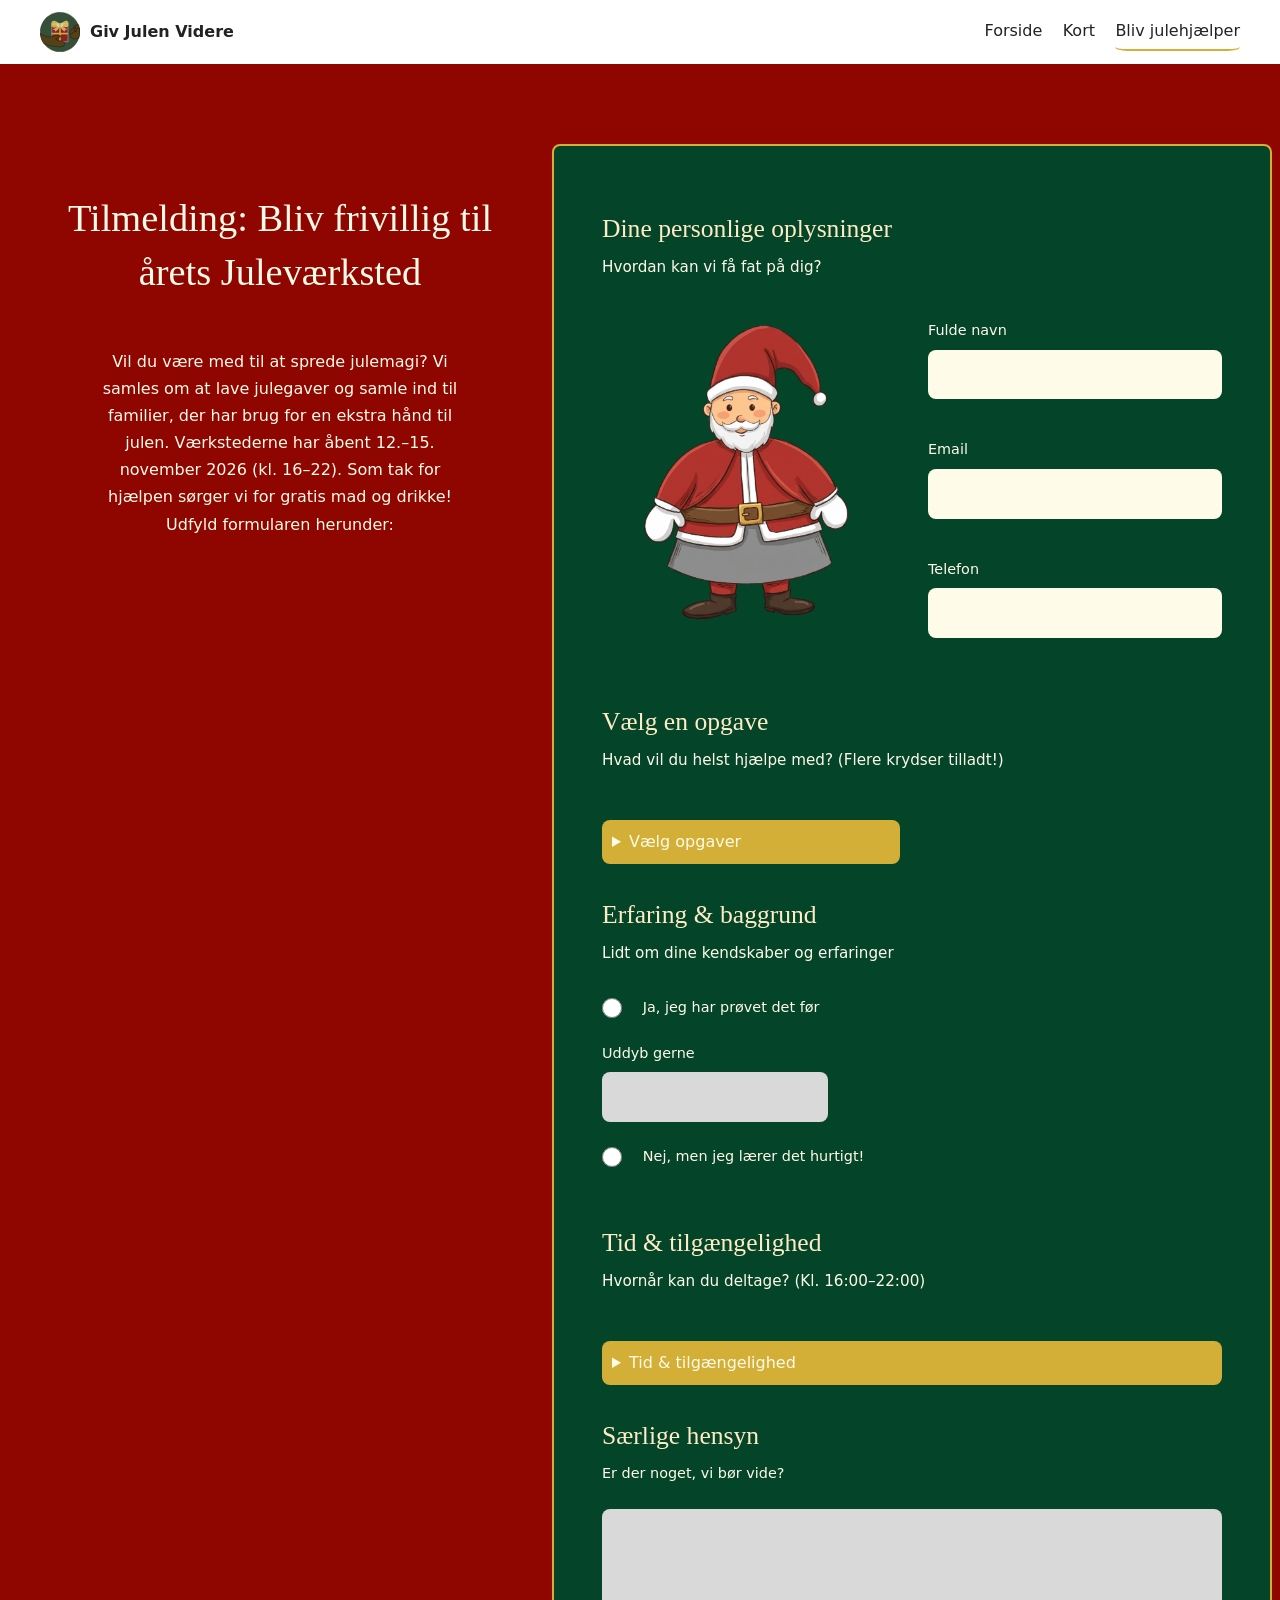
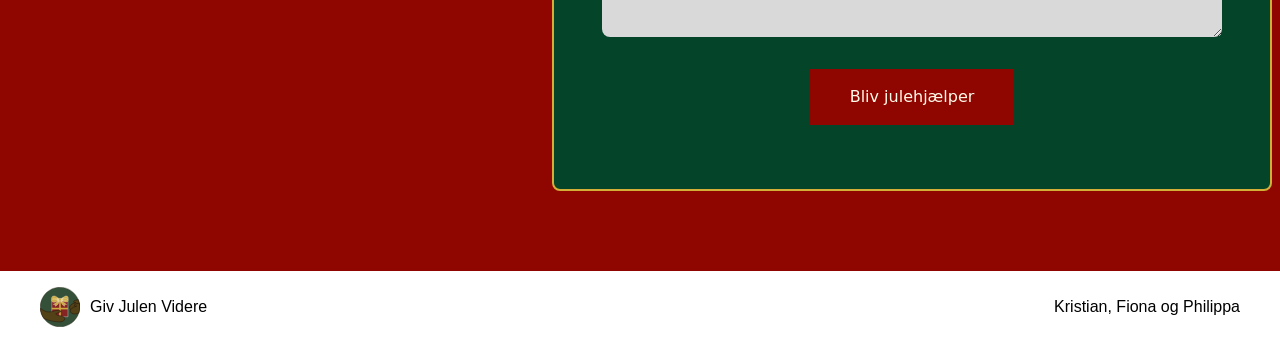
==== form.html @ 00ebb39f "Første version af Giv Julen Videre" ====
<!doctype html>
<html lang="da">
  <head>
    <meta charset="UTF-8" />
    <meta name="viewport" content="width=device-width, initial-scale=1.0" />
    <title>Formular | Eventnavn</title>
    <link rel="stylesheet" href="./starter.css" />
    <link rel="stylesheet" href="./fiona-style.css" />
  </head>

  <body>
    <header class="site-header">
      <div class="header-content">
        <div class="logo-wrapper">
          <img class="logo" src="./assets/logo.svg" alt="Logo" />
          <a class="site-logo" href="./">Giv Julen Videre</a>
        </div>

        <nav class="site-nav" aria-label="Hovedmenu">
          <button type="button" popovertarget="menu">Menu</button>

          <ul class="menu" id="menu" popover>
            <li><a class="menu-item" href="./">Forside</a></li>
            <li><a class="menu-item" href="./svg.html">Kort</a></li>
            <li><a class="menu-item" href="./form.html" aria-current="page"> Bliv julehjælper </a></li>
          </ul>
        </nav>
      </div>
    </header>

    <main>
      <section class="form-page">
        <header class="form-intro">
          <h1>Tilmelding: Bliv frivillig til årets Juleværksted</h1>

          <p>
            Vil du være med til at sprede julemagi? Vi samles om at lave julegaver og samle ind til familier, der har brug for en ekstra hånd til julen. Værkstederne har åbent 12.–15. november 2026 (kl. 16–22). Som tak for hjælpen sørger vi for
            gratis mad og drikke! Udfyld formularen herunder:
          </p>
        </header>

        <form class="form-placeholder" action="./opsamling.html" method="get">
          <!-- PERSONLIGE OPLYSNINGER -->
          <fieldset>
            <legend class="overskrift-form">Dine personlige oplysninger</legend>

            <p class="underoverskrift-form">Hvordan kan vi få fat på dig?</p>

            <div class="personlige-oplysninger-grid">
              <img src="assets/julemand.png" alt="Julemand" class="julemand" />

              <div class="kontaktfelter">
                <div>
                  <label for="fulde-navn">Fulde navn</label>
                  <input type="text" id="fulde-navn" name="navn" autocomplete="name" required />
                </div>

                <div>
                  <label for="field-email">Email</label>
                  <input type="email" id="field-email" name="email" autocomplete="email" required />
                </div>

                <div>
                  <label for="field-phone">Telefon</label>
                  <input type="tel" id="field-phone" name="telefon" autocomplete="tel" required />
                </div>
              </div>
            </div>
          </fieldset>

          <!-- OPGAVER -->
          <fieldset>
            <legend class="overskrift-form">Vælg en opgave</legend>

            <p class="underoverskrift-form">Hvad vil du helst hjælpe med? (Flere krydser tilladt!)</p>
            <details class="checkbox-dropdown">
              <summary>Vælg opgaver</summary>

              <label for="field-opgave-1">
                <input type="checkbox" id="field-opgave-1" name="opgave" value="male-keramik" />
                Male keramik
              </label>

              <label for="field-opgave-2">
                <input type="checkbox" id="field-opgave-2" name="opgave" value="linoleumstryk" />
                Linoleumstryk
              </label>

              <label for="field-opgave-3">
                <input type="checkbox" id="field-opgave-3" name="opgave" value="julemand" />
                Julemand
              </label>

              <label for="field-opgave-4">
                <input type="checkbox" id="field-opgave-4" name="opgave" value="lave-smykker" />
                Lave smykker
              </label>

              <label for="field-opgave-5">
                <input type="checkbox" id="field-opgave-5" name="opgave" value="madboder" />
                Madboder
              </label>

              <label for="field-opgave-6">
                <input type="checkbox" id="field-opgave-6" name="opgave" value="lave-julekranse" />
                Lave julekranse
              </label>

              <label for="field-opgave-7">
                <input type="checkbox" id="field-opgave-7" name="opgave" value="klippe-klistre" />
                Klippe-klistre
              </label>

              <label for="field-opgave-8">
                <input type="checkbox" id="field-opgave-8" name="opgave" value="hvor-der-er-brug-for-det" />
                Hvor der er mest brug for det!
              </label>
            </details>
          </fieldset>

          <!-- ERFARING -->
          <fieldset>
            <legend class="overskrift-form">Erfaring & baggrund</legend>

            <p class="underoverskrift-form">Lidt om dine kendskaber og erfaringer</p>

            <label for="field-kendskaber-1">
              <input type="radio" id="field-kendskaber-1" name="kendskaber" value="ja" />
              Ja, jeg har prøvet det før
            </label>

            <div>
              <label for="field-uddyb">Uddyb gerne</label>
              <input type="text" id="field-uddyb" name="uddyb" />
            </div>

            <label for="field-kendskaber-2">
              <input type="radio" id="field-kendskaber-2" name="kendskaber" value="nej" />
              Nej, men jeg lærer det hurtigt!
            </label>
          </fieldset>

          <!-- TID OG TILGÆNGELIGHED -->
          <fieldset>
            <legend class="overskrift-form">Tid & tilgængelighed</legend>

            <p class="underoverskrift-form">Hvornår kan du deltage? (Kl. 16:00–22:00)</p>
            <details class="checkbox-dropdown">
              <summary>Tid & tilgængelighed</summary>

              <label for="field-tidspunkt-1">
                <input type="checkbox" id="field-tidspunkt-1" name="tidspunkt" value="torsdag-12" />
                Tors. d. 12. nov.
              </label>

              <label for="field-tidspunkt-2">
                <input type="checkbox" id="field-tidspunkt-2" name="tidspunkt" value="fredag-13" />
                Fre. d. 13. nov.
              </label>

              <label for="field-tidspunkt-3">
                <input type="checkbox" id="field-tidspunkt-3" name="tidspunkt" value="lordag-14" />
                Lør. d. 14. nov.
              </label>

              <label for="field-tidspunkt-4">
                <input type="checkbox" id="field-tidspunkt-4" name="tidspunkt" value="sondag-15" />
                Søn. d. 15. nov.
              </label>

              <label for="field-tidspunkt-5">
                <input type="checkbox" id="field-tidspunkt-5" name="tidspunkt" value="alle-dage" />
                Alle dage!
              </label>
            </details>
          </fieldset>

          <!-- SÆRLIGE HENSYN -->
          <fieldset>
            <legend class="overskrift-form">Særlige hensyn</legend>

            <label for="field-saerlige-hensyn"> Er der noget, vi bør vide? </label>

            <textarea id="field-saerlige-hensyn" name="saerlige-hensyn" rows="4"></textarea>
          </fieldset>

          <!-- SEND FORMULAR -->
          <button type="submit">Bliv julehjælper</button>
        </form>
      </section>
    </main>

    <footer class="site-footer">
      <div class="footer-content">
        <div class="logo-wrapper">
          <img class="logo" src="assets/logo.svg" alt="Logo" />
          <p>Giv Julen Videre</p>
        </div>
        <div class="footer-wrapper"><p>Kristian, Fiona og Philippa</p></div>
      </div>
    </footer>

    <script src="./fiona-script.js"></script>
  </body>
</html>
---- starter.css ----
*,
::before,
::after {
  box-sizing: border-box;
  margin: 0;
  padding: 0;
}

html {
  interpolate-size: allow-keywords;
  font-family: system-ui, sans-serif;
  line-height: 1.5;
  -webkit-font-smoothing: antialiased;
}

h1,
h2 {
  line-height: 1.25;
}

p,
li {
  text-wrap: pretty;
}

img,
svg {
  display: block;
  width: 100%;
  height: auto;
}

label {
  display: block;
}

input,
button,
textarea,
select {
  font: inherit;
  color: inherit;
  background-color: transparent;
  font-size: max(1em, 16px);
  padding: 0;
  margin: 0;
}

input:where([type="checkbox"], [type="radio"]) {
  width: 1em;
  height: 1em;
}

textarea {
  resize: none;
  min-height: 4lh;
}

legend {
  padding: 0;
}

select,
::picker(select) {
  appearance: base-select;
}

[popover] {
  margin: 0;
  padding: 0;
  border: none;
  background: transparent;
}

dialog {
  overscroll-behavior: none;

  &::backdrop {
    overflow: hidden;
    overscroll-behavior: contain;
  }
}

.visually-hidden {
  position: absolute;
  width: 1px;
  height: 1px;
  overflow: hidden;
  white-space: nowrap;
  clip-path: inset(100%);
}

/* Fælles design: Header */

.logo-wrapper {
  display: flex;
  align-items: center;
  gap: 10px;
}

.logo-wrapper .logo {
  width: 40px;
  height: 40px;
  object-fit: contain;
}

.logo-wrapper .site-logo {
  font-weight: 700;
  text-decoration: none;
  white-space: nowrap;
}
.site-header,
.site-footer {
  grid-column: 1 / -1;

  display: grid;
  grid-template-columns: inherit;
  background: var(--color-surface);
}

.header-content,
.footer-content {
  grid-column: 2;
}
.header-content {
  min-height: 4rem;
  display: flex;
  justify-content: space-between;
  align-items: center;
  gap: var(--space-1);
}
.site-logo {
  color: inherit;
  font-weight: 700;
  text-decoration: none;
}

.footer-content {
  padding-block: var(--space-1);
  display: flex;
  flex-wrap: wrap;
  justify-content: space-between;
  gap: var(--space-1);
  color: var(--color-muted);
  max-width: 1200px;
  width: 100%;
  margin-inline: auto;
}
.footer-content p {
  font-family: "Inter", sans-serif;
  font-size: 1rem;
  font-weight: 400;
  color: #222;
  margin: 0;
}
.footer-wrapper {
  display: flex;
  align-items: center;
}

.footer-content p {
  color: black;
}
.site-nav button {
  background: #044529;
  color: white;
  padding: 5px;
  border-radius: 10%;
  cursor: pointer;
  position: relative;
}
.menu:popover-open {
  transition-duration: 0.1s;
}
.menu-item {
  text-decoration: none;
  display: grid;
  padding: 2px;
  border-radius: 10%;
  color: white;
}

.menu-item:hover {
  background: #044529;
  color: white;
  padding: 5px;
  border: solid #d4af37;
}
.menu {
  margin: 0;
  padding: var(--space-1);
  list-style: none;
  /* background: var(--color-surface); */
  border: 1px solid var(--color-border);
  gap: 10px;
  box-shadow: 1px;
  border-radius: 10%;
  background: #ffecc5;
  position-area: bottom span-left;
  min-width: anchor-size(1px);
  transform-origin: top right;
  transition-duration: 0s;
  /* @media (width > 600px) {
    display: flex;
    gap: var(--space-1);
    padding: 0;
    border: none;
    background: none;
    position: static;
  } */
}
@media (width > 600px) {
  .site-nav button {
    display: none;
  }
  .menu {
    all: unset;
    display: flex;
    gap: 2ch;
    list-style: none;
    /* Nulstil først, og byg derefter den vandrette liste */
  }
  .menu-item {
    padding: 0px;
    color: black;
  }
}
.menu a {
  display: block;
  padding: 0.4rem 0;
  color: inherit;
  text-decoration: none;
  border-bottom: 2px solid #0000;
}
.menu a[aria-current="page"] {
  border-bottom-color: #d4af37;
  /* border-bottom-color: var(--color-border); */
}
---- fiona-style.css ----
/* Variabler */
html {
  --color-page: #8f0500;
  --color-surface: #fff;
  --color-text: #222;
  --color-muted: #666;
  --color-border: #8f0500;
  --space-05: 0.5rem;
  --space-1: 1rem;
  --space-2: 2rem;
  --space-3: 3rem;

  background: var(--color-page);
  color: var(--color-text);
}

/* Globalt layout */
body {
  margin: 0;
  min-height: 100svh;
  display: grid;
  grid-template-rows: auto 1fr auto;
  grid-template-columns: minmax(1rem, 1fr) minmax(0, 75rem) minmax(1rem, 1fr);
  background-color: #8f0500;
}

h1,
h2,
h3 {
  margin: 0;
  padding: 10px;
}

main {
  display: grid;
  grid-template-columns: inherit;
  grid-column: 1 / -1;
  align-content: start;
}

main > * {
  grid-column: 2;
  padding-block: var(--space-3);
}

.svg-page {
  display: grid;
  gap: var(--space-2);
}

.svg-intro {
  display: grid;
  gap: var(--space-1);
  max-width: 60ch;
}

.svg-intro p {
  color: var(--color-muted);
}

.svg-layout {
  display: grid;
  gap: var(--space-2);
  align-items: start;
  @media (width > 800px) {
    grid-template-columns: 1fr min(40%, 36ch);
  }
}

.form-page {
  display: grid;
  gap: var(--space-2);
  @media (width > 600px) {
    grid-template-columns: min(40%, 50ch) 1fr;
  }
}

.form-intro {
  display: grid;
  gap: var(--space-1);
  align-content: start;
  max-width: 60ch;
}

.form-intro p {
  color: var(--color-muted);
}

.error-page {
  display: grid;
  gap: var(--space-1);
  max-width: 60ch;
}

.error-page p {
  color: var(--color-muted);
}

/* Header og footer */

/* Navigation */

/* Flader */
.panel,
.svg-placeholder,
.form-placeholder,
.opsamling-placeholder {
  background: #044529;
  border: 3px solid #d4af37;
}

.panel {
  padding: var(--space-1);
  display: grid;
  gap: var(--space-1);
}

.svg-placeholder,
.opsamling-placeholder {
  min-height: -webkit-fill-available;
  min-height: stretch;
}

.form-placeholder {
  min-height: -webkit-fill-available;
  min-height: stretch;
  padding: var(--space-1);
}

/* Details */
.accordion {
  display: grid;
  gap: var(--space-05);
}

.accordion-item {
  border: 1px solid var(--color-border);
  background: var(--color-surface);
}

.accordion-item p {
  padding: 0 var(--space-1) var(--space-1);
  color: var(--color-muted);
}

/* Knap/link */
.button {
  justify-self: start;
  display: inline-block;
  padding: 0.5rem 0.8rem;
  border: 1px solid var(--color-border);
  background: #ffecc5;
  color: inherit;
  text-decoration: none;
}

/* HERUNDER ER MIN EGEN CSS-TILFØJELSER */
.samletinfo {
  display: grid;
  grid-template-columns: 1fr 1fr;
  gap: 20px;
}
.læsmere {
  background-color: #fffbe9;
}

.hero-container {
  grid-column: 1 / -1;
  display: grid;
  width: 100%;
  min-height: 100%;
  position: relative;
  overflow: hidden;
}

.baggrunds-postkort {
  grid-column: 1;
  grid-row: 1;
  width: 100%;
  height: 100%;
  object-fit: cover;
  z-index: 1;
}

.indhold-ovenpaa {
  grid-column: 1;
  grid-row: 1;
  z-index: 2;

  display: grid;
  place-items: center;
  gap: 2rem;
  padding: 2rem;
  text-align: center;
  color: #fff;
}

.indhold-ovenpaa h1 {
  max-width: 800px;
  text-shadow: rgba(0, 0, 0, 0.6);
}

.indhold-ovenpaa img {
  max-width: 100%;
  height: auto;
  border-radius: 8px;
  box-shadow: 0 1rem 2rem rgba(0, 0, 0, 0.3);
}

/* =====================================
   JULEVÆRKSTED - FORMULAR
===================================== */

/* FARVER */
html {
  --color-page: #8f0500;
  --color-groen: #044529;
  --color-creme: #fffbe9;
  --color-lys-creme: #ffecc5;
  --color-guld: #d4af37;
  --color-brun: #562400;
}

/* FORMULARENS LAYOUT */
.form-page {
  display: grid;
  grid-template-columns: 40% 60%;
  gap: 2rem;
  align-items: start;
  padding-block: 5rem;
}

/* VENSTRE SIDE */
.form-intro {
  display: flex;
  flex-direction: column;
  align-items: center;
  text-align: center;
  padding: 3rem 1rem;
  color: var(--color-creme);
}

.form-intro h1 {
  font-family: cursive;
  font-size: clamp(2rem, 3vw, 3.5rem);
  font-weight: normal;
  line-height: 1.4;
  padding: 0;
  margin-bottom: 2rem;
}

.form-intro p {
  color: var(--color-creme);
  font-size: 1rem;
  line-height: 1.7;
  padding: 0;
  max-width: 38ch;
}

/* GRØN FORMULAR */
.form-placeholder {
  background-color: var(--color-groen);
  border: 2px solid var(--color-guld);
  border-radius: 8px;
  padding: 4rem 3rem;
  color: var(--color-creme);
  min-height: auto;
  box-sizing: border-box;
}

/* FELTGRUPPER */
.form-placeholder fieldset {
  border: none;
  padding: 0;
  margin: 0 0 2rem;
  min-width: 0;
}

/* OVERSKRIFTER */
.form-placeholder .overskrift-form {
  font-family: cursive;
  font-size: 1.6rem;
  font-weight: normal;
  color: var(--color-lys-creme);
  padding: 0;
  margin-bottom: 0.5rem;
}

/* UNDEROVERSKRIFTER */
.form-placeholder .underoverskrift-form {
  font-size: 0.95rem;
  color: var(--color-creme);
  padding: 0;
  margin-bottom: 2rem;
  line-height: 1.5;
}

/* LABELS */
.form-placeholder label {
  color: var(--color-creme);
  font-size: 0.9rem;
}

/* TEKSTFELTER */
.form-placeholder input[type="text"],
.form-placeholder input[type="email"],
.form-placeholder input[type="tel"] {
  display: block;
  width: 100%;
  box-sizing: border-box;
  background-color: var(--color-creme);
  border: none;
  border-radius: 8px;
  padding: 0.8rem;
  margin-top: 0.5rem;
  margin-bottom: 1.5rem;
  color: var(--color-brun);
}

/* CHECKBOXE */
.form-placeholder input[type="checkbox"] {
  width: 20px;
  height: 20px;
  accent-color: var(--color-guld);
  margin: 0 0.8rem 0 0;
  flex-shrink: 0;
}

/* RADIOKNAPPER */
.form-placeholder input[type="radio"] {
  width: 20px;
  height: 20px;
  accent-color: var(--color-guld);
  margin: 0 0.8rem 0 0;
  flex-shrink: 0;
}

/* LABELS MED CHECKBOX OG RADIO */
.form-placeholder label:has(input[type="checkbox"]),
.form-placeholder label:has(input[type="radio"]) {
  display: flex;
  align-items: center;
  gap: 0.5rem;
  margin-bottom: 1.5rem;
  cursor: pointer;
}

/* OPGAVER I TO KOLONNER */
.form-placeholder fieldset:nth-of-type(2) {
  display: grid;
  grid-template-columns: 1fr 1fr;
  column-gap: 1.5rem;
  row-gap: 1rem;
}

.form-placeholder fieldset:nth-of-type(2) legend,
.form-placeholder fieldset:nth-of-type(2) p {
  grid-column: 1 / -1;
}

/* ERFARING */
.form-placeholder fieldset:nth-of-type(3) {
  display: flex;
  flex-direction: column;
  align-items: flex-start;
}

.form-placeholder fieldset:nth-of-type(3) input[type="text"] {
  background-color: #d9d9d9;
}

/* TID OG TILGÆNGELIGHED */
.form-placeholder fieldset:nth-of-type(4) {
  display: flex;
  flex-direction: column;
  gap: 1rem;
}

/* SÆRLIGE HENSYN */
.form-placeholder textarea {
  display: block;
  width: 100%;
  min-height: 110px;
  box-sizing: border-box;
  background-color: #d9d9d9;
  border: none;
  border-radius: 8px;
  padding: 1rem;
  margin-top: 1.5rem;
  resize: vertical;
}

/* SEND KNAP */
.form-placeholder button[type="submit"] {
  display: block;
  background-color: var(--color-page);
  color: var(--color-creme);
  border: none;
  padding: 1rem 2.5rem;
  margin: 0 auto;
  cursor: pointer;
  font-size: 1rem;
  transition: background-color 0.2s;
}

.form-placeholder button[type="submit"]:hover {
  background-color: var(--color-brun);
}

/* Styling af dropdown-menuer */
.checkbox-dropdown {
  background-color: #d4af37;
  border-radius: 8px;
  padding: 10px;
  cursor: pointer;
}

/* Styling af julemand og kontaktinfo */
.personlige-oplysninger-grid {
  display: grid;
  grid-template-columns: 1fr 1fr;
  gap: 2rem;
  align-items: center;
}

.personlige-oplysninger-grid .julemand {
  width: 100%;
  max-width: 350px;
  height: auto;
}

.kontaktfelter {
  display: grid;
  gap: 1rem;
}

/* RESPONSIVT DESIGN */
@media (max-width: 800px) {
  .form-page {
    grid-template-columns: 1fr;
    gap: 2rem;
    padding-block: 2rem;
  }

  .form-intro {
    padding: 1rem;
  }

  .form-placeholder {
    padding: 2rem;
  }

  .form-placeholder fieldset {
    margin-bottom: 3rem;
  }
}

@media (max-width: 400px) {
  .form-placeholder fieldset:nth-of-type(2) {
    grid-template-columns: 1fr;
  }
}

/* Gør header-content til et flex-container, så tingene står ved siden af hinanden */
.header-content {
  display: flex;
  align-items: center; /* Sørger for at logo og tekst er centreret ud for hinanden lodret */
  gap: 12px; /* Styrer afstanden mellem logoet og teksten */
}

/* Sæt en fast højde eller bredde på logoet, så det ikke fylder hele skærmen */
.site-header img {
  height: 40px; /* Juster denne størrelse, så den passer til dit design */
  width: auto; /* Bevarer billedets oprindelige proportioner */
}

/* =====================================
   OPSAMLINGSSIDE
===================================== */

body:has(.opsamling-page) {
  grid-template-columns:
    minmax(1rem, 1fr)
    minmax(0, 75rem)
    minmax(1rem, 1fr);
}

/* HELE SIDEN */
.opsamling-page {
  display: grid;
  grid-template-columns: 1fr;
  gap: 3rem;
  align-items: start;
  width: 100%;
  min-width: 0;
  box-sizing: border-box;
  padding: 5rem 1rem;
}

/* TAKKETEKST */
.opsamling-intro {
  display: flex;
  flex-direction: column;
  align-items: center;
  text-align: center;
  gap: 1rem;
  max-width: none;
  min-width: 0;
  padding: 2rem 1rem;
  color: #fffbe9;
}

.opsamling-intro h1 {
  font-family: "Beau Rivage", cursive;
  font-size: clamp(2.5rem, 4vw, 4.5rem);
  font-weight: normal;
  line-height: 1.3;
}

.opsamling-intro p {
  color: #fffbe9;
  line-height: 1.7;
  max-width: 42ch;
}

/* GRØNT JULEHJÆLPERPAS */
.opsamling-placeholder {
  position: relative;
  width: 100%;
  min-width: 0;
  min-height: auto;
  box-sizing: border-box;
  overflow: visible;

  background-color: #044529;
  border: 2px solid #d4af37;
  border-radius: 8px;
  padding: 4rem 2.5rem;

  color: #fffbe9;
  text-align: center;
}

/* NISSEHUE */
.opsamling-placeholder {
  position: relative;
  overflow: visible;
}

.opsamling-placeholder .opsamling-nissehue {
  position: absolute;
  display: block;
  width: 350px;
  max-width: none;
  height: auto;

  top: -120px;
  right: -50px;
  z-index: 10;
}

/* OVERSKRIFT PÅ PAS */
.opsamling-placeholder h2 {
  font-family: "Annie Use Your Telescope", cursive;
  font-size: 2.5rem;
  font-weight: normal;
  color: #ffecc5;
}

.opsamling-placeholder p {
  color: #fffbe9;
}

/* OPLYSNINGER */
.pas-info {
  display: grid;
  grid-template-columns: repeat(2, minmax(0, 1fr));
  gap: 2rem;
  margin: 3rem 0;
  text-align: left;
}

.pas-info h3 {
  color: #d4af37;
  font-size: 1rem;
}

.pas-info p {
  padding: 0;
  overflow-wrap: anywhere;
}

/* AFSLUTTENDE BESKED */
.pas-besked {
  border-top: 1px solid #d4af37;
  padding-top: 2rem;
}

/* TILBAGE-KNAP */
.opsamling-intro .button {
  display: inline-block;
  background-color: #fffbe9;
  color: #562400;
  border: none;
  padding: 1rem 1.5rem;
  margin-top: 1rem;
  text-decoration: none;
}

/* =====================================
   DESKTOP
===================================== */

@media (min-width: 900px) {
  .opsamling-page {
    grid-template-columns: minmax(0, 40%) minmax(0, 1fr);
    gap: 3rem;
    padding: 6rem 2rem;
  }

  .opsamling-intro {
    padding-top: 3rem;
  }

  .opsamling-placeholder {
    padding: 4rem 3rem;
  }
}

/* =====================================
   MOBIL OG TABLET
===================================== */

@media (max-width: 899px) {
  .opsamling-page {
    grid-template-columns: 1fr;
    gap: 3rem;
    padding: 3rem 1rem;
  }

  .opsamling-placeholder {
    padding: 3rem 1.5rem;
  }

  .opsamling-placeholder .opsamling-nissehue {
    width: 120px;
    top: -45px;
    right: -10px;
  }
}

/* SMÅ MOBILER */
@media (max-width: 599px) {
  .pas-info {
    grid-template-columns: 1fr;
    gap: 1.5rem;
  }
}

/* MOBIL */
@media (max-width: 899px) {
  .opsamling-placeholder .opsamling-nissehue {
    width: 220px;
    top: -75px;
    right: -20px;
  }
}
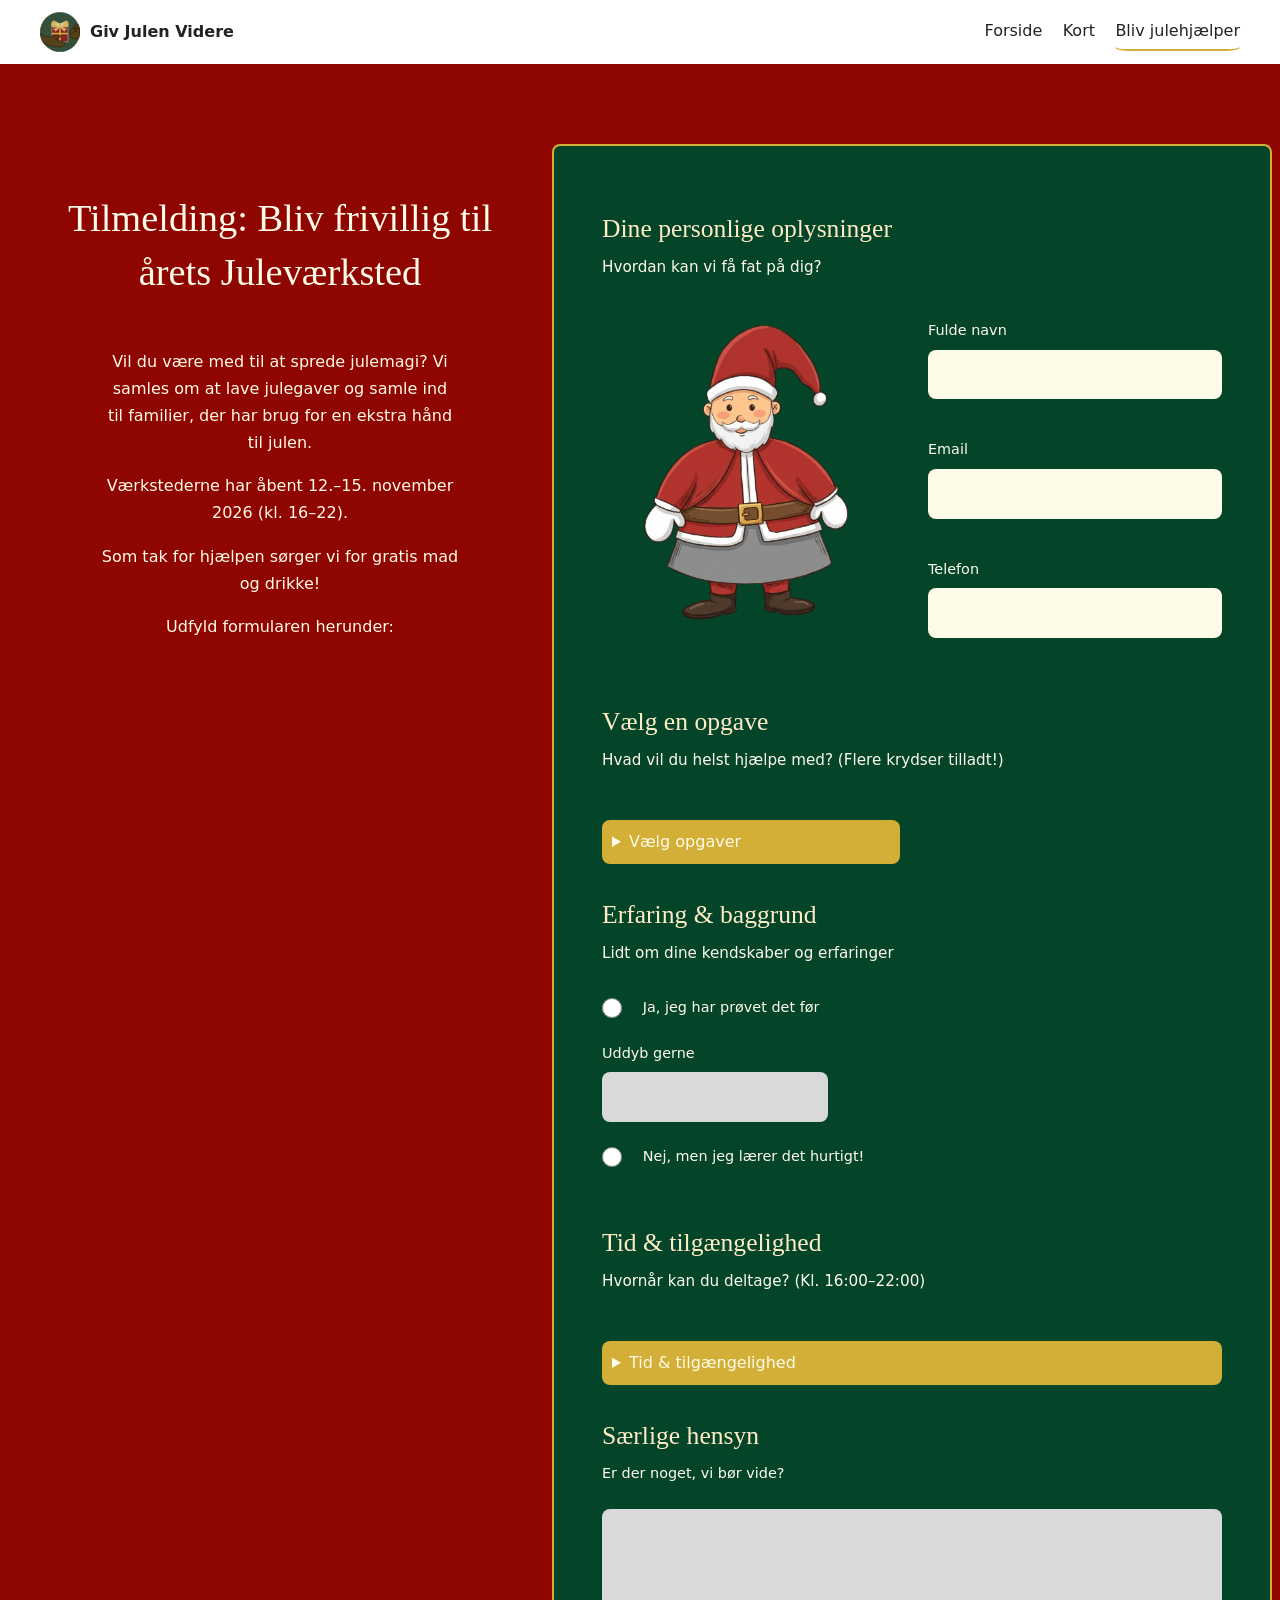
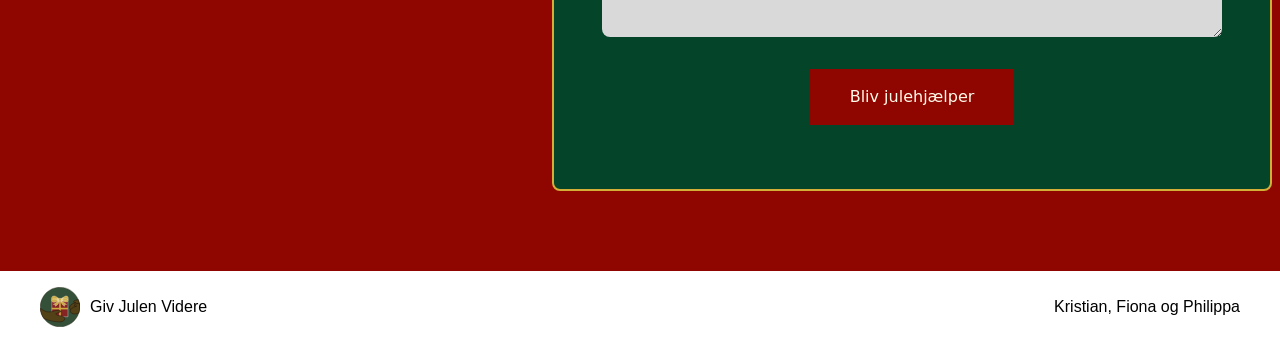
==== commit fc13a929: "formtextgap" ====
--- a/form.html
+++ b/form.html
@@ -6,6 +6,10 @@
     <title>Formular | Eventnavn</title>
     <link rel="stylesheet" href="./starter.css" />
     <link rel="stylesheet" href="./fiona-style.css" />
+    <link rel="icon" type="image/png" href="favicon/favicon-96x96.png" sizes="96x96" />
+    <link rel="icon" type="image/svg+xml" href="favicon/favicon.svg" />
+    <link rel="shortcut icon" href="favicon/favicon.ico" />
+    <link rel="apple-touch-icon" sizes="180x180" href="favicon/apple-touch-icon.png" />
   </head>
 
   <body>
@@ -33,10 +37,10 @@
         <header class="form-intro">
           <h1>Tilmelding: Bliv frivillig til årets Juleværksted</h1>
 
-          <p>
-            Vil du være med til at sprede julemagi? Vi samles om at lave julegaver og samle ind til familier, der har brug for en ekstra hånd til julen. Værkstederne har åbent 12.–15. november 2026 (kl. 16–22). Som tak for hjælpen sørger vi for
-            gratis mad og drikke! Udfyld formularen herunder:
-          </p>
+          <p>Vil du være med til at sprede julemagi? Vi samles om at lave julegaver og samle ind til familier, der har brug for en ekstra hånd til julen.</p>
+          <p>Værkstederne har åbent 12.–15. november 2026 (kl. 16–22).</p>
+          <p>Som tak for hjælpen sørger vi for gratis mad og drikke!</p>
+          <p>Udfyld formularen herunder:</p>
         </header>
 
         <form class="form-placeholder" action="./opsamling.html" method="get">
--- a/fiona-style.css
+++ b/fiona-style.css
@@ -577,7 +577,7 @@
   grid-template-columns: repeat(2, minmax(0, 1fr));
   gap: 2rem;
   margin: 3rem 0;
-  text-align: left;
+  text-align: center;
 }
 
 .pas-info h3 {
@@ -665,3 +665,14 @@
     right: -20px;
   }
 }
+
+.formularbutton {
+  display: inline-block;
+  background-color: #fffbe9;
+  color: #562400;
+  border-radius: 5px;
+  padding: 1rem 1.5rem;
+  margin-top: 1rem;
+  text-decoration: none;
+  cursor: pointer;
+}
